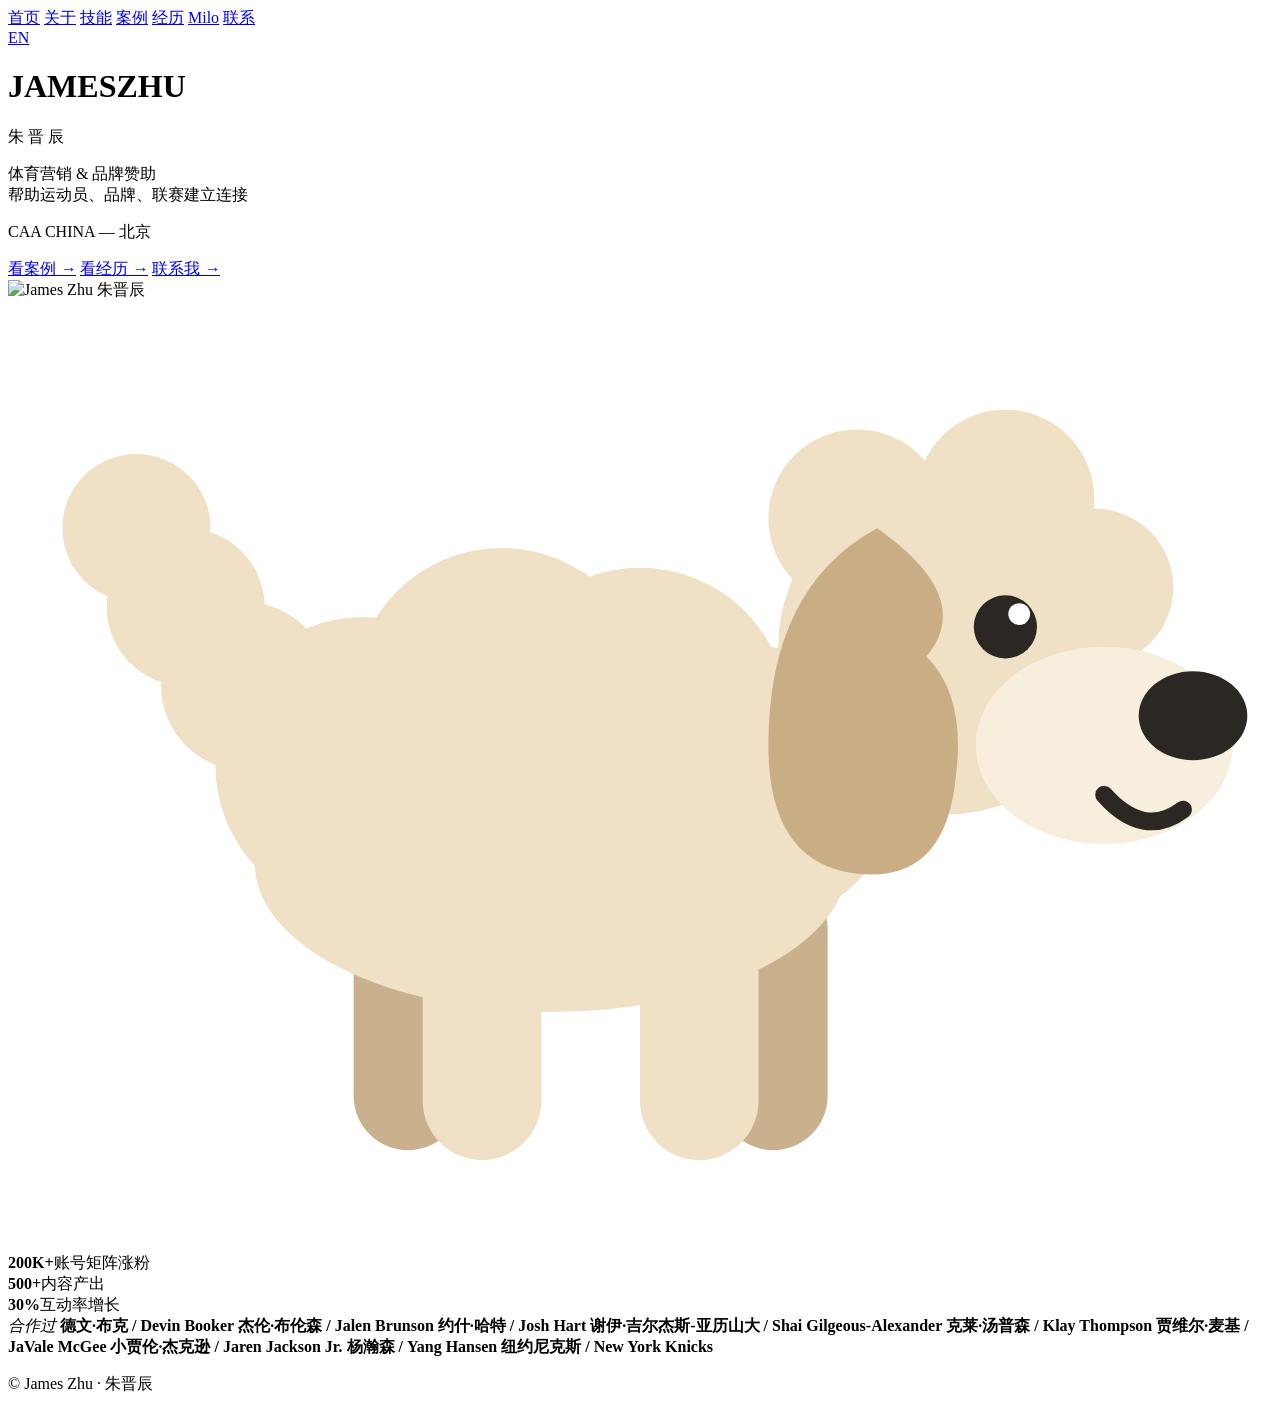
==== site/index.html @ c1fa9ac0 "Turn on Cloudflare Web Analytics Fills in the beacon token James created for jamesjz.com, so the plu" ====
<!DOCTYPE html>
<html lang="zh-CN">
<head>
<meta charset="UTF-8">
<meta name="viewport" content="width=device-width, initial-scale=1.0">
<title>James Zhu · 朱晋辰 — 体育经纪人</title>
<meta name="description" content="朱晋辰 (James Zhu) 的个人主页 —— 体育营销、赞助策略与运动员数字增长">
<link rel="canonical" href="https://jamesjz.com/">
<link rel="alternate" hreflang="zh-CN" href="https://jamesjz.com/">
<link rel="alternate" hreflang="en" href="https://jamesjz.com/en/">
<link rel="alternate" hreflang="x-default" href="https://jamesjz.com/en/">

<!-- Link previews. Without these a shared URL renders as a bare grey link on
     LinkedIn, WeChat and iMessage — the first impression this site makes is
     usually the card, not the page. -->
<meta property="og:type" content="website">
<meta property="og:site_name" content="James Zhu · 朱晋辰">
<meta property="og:locale" content="zh_CN">
<meta property="og:locale:alternate" content="en_US">
<meta property="og:url" content="https://jamesjz.com/">
<meta property="og:title" content="James Zhu · 朱晋辰 — 体育经纪人">
<meta property="og:description" content="朱晋辰 (James Zhu) 的个人主页 —— 体育营销、赞助策略与运动员数字增长">
<meta property="og:image" content="https://jamesjz.com/assets/share.jpg">
<meta property="og:image:width" content="1200">
<meta property="og:image:height" content="630">
<meta property="og:image:alt" content="James Zhu 朱晋辰 — 体育营销与品牌赞助">
<meta name="twitter:card" content="summary_large_image">
<meta name="twitter:title" content="James Zhu · 朱晋辰 — 体育经纪人">
<meta name="twitter:description" content="朱晋辰 (James Zhu) 的个人主页 —— 体育营销、赞助策略与运动员数字增长">
<meta name="twitter:image" content="https://jamesjz.com/assets/share.jpg">

<link rel="icon" href="favicon.ico" sizes="32x32">
<link rel="icon" href="assets/icon-32.png" type="image/png">
<link rel="apple-touch-icon" href="assets/apple-touch-icon.png">
<link rel="preload" href="assets/fonts/jost-latin.woff2" as="font" type="font/woff2" crossorigin>
<link rel="stylesheet" href="css/style.css?v=62e324ef">
</head>
<body>

<div class="topbar">
  <div class="topbar__inner">
    <nav>
      <a href="index.html" class="is-active">首页</a>
      <a href="about.html">关于</a>
      <a href="skills.html">技能</a>
      <a href="work.html">案例</a>
      <a href="experience.html">经历</a>
      <a href="milo.html">Milo</a>
      <a href="contact.html">联系</a>
    </nav>
    <a class="topbar__lang" href="en/index.html" hreflang="en" aria-label="Switch to English">EN</a>
  </div>
</div>

<main>

  <div class="wrap">
    <div class="hero">
      <div class="hero__text">
        <h1 class="reveal">JAMES<span>ZHU</span></h1>
        <p class="hero__cn reveal">朱 晋 辰</p>
        <p class="hero__role reveal">体育营销 &amp; 品牌赞助<br>帮助运动员、品牌、联赛建立连接</p>
        <p class="hero__meta reveal">CAA CHINA — 北京</p>
        <div class="hero__links reveal">
          <a href="work.html">看案例 <i>→</i></a>
          <a href="experience.html">看经历 <i>→</i></a>
          <a href="contact.html">联系我 <i>→</i></a>
        </div>
      </div>
      <div class="hero__photo reveal">
        <img src="assets/james-portrait.png" alt="James Zhu 朱晋辰" width="1180" height="1197">
      </div>

      <div class="pet" id="miloPet" data-say="汪!|带我出去|摸摸|饿了" title="Milo" role="img" aria-label="Milo">
        <span class="pet__say" aria-hidden="true"></span>
        <span class="pet__sprite"><svg viewBox="0 0 128 96" xmlns="http://www.w3.org/2000/svg" aria-hidden="true" focusable="false">
          <g fill="#C9B18E">
            <rect class="pet-leg-b" x="35" y="58" width="11" height="28" rx="5.5"/>
            <rect class="pet-leg-b" x="72" y="58" width="11" height="28" rx="5.5"/>
          </g>
          <g class="pet-tail" fill="#EFE0C6">
            <circle cx="13" cy="23" r="7.5"/><circle cx="18" cy="31" r="8"/>
            <circle cx="24" cy="39" r="8.5"/><circle cx="31" cy="46" r="9"/>
          </g>
          <g fill="#EFE0C6">
            <circle cx="36" cy="47" r="15"/><circle cx="50" cy="40" r="15"/>
            <circle cx="64" cy="42" r="15"/><circle cx="76" cy="49" r="14"/>
            <ellipse cx="55" cy="57" rx="30" ry="15"/>
          </g>
          <g fill="#EFE0C6">
            <rect class="pet-leg-a" x="42" y="59" width="12" height="28" rx="6"/>
            <rect class="pet-leg-a" x="64" y="59" width="12" height="28" rx="6"/>
          </g>
          <circle cx="95" cy="35" r="17" fill="#EFE0C6"/>
          <circle cx="86" cy="22" r="9" fill="#EFE0C6"/>
          <circle cx="101" cy="20" r="9" fill="#EFE0C6"/>
          <circle cx="110" cy="29" r="8" fill="#EFE0C6"/>
          <ellipse cx="111" cy="45" rx="13" ry="10" fill="#F7EEDD"/>
          <ellipse cx="120" cy="42" rx="5.5" ry="4.5" fill="#2B2723"/>
          <path d="M111 50 q4 4.5 8 1.5" stroke="#2B2723" stroke-width="1.8" fill="none" stroke-linecap="round"/>
          <circle cx="101" cy="33" r="3.2" fill="#2B2723"/>
          <circle cx="102.4" cy="31.7" r="1.1" fill="#fff"/>
          <path class="pet-ear" d="M88 23 q-11 6 -11 22 q0 12 9 13 q9 1 10 -10 q1 -8 -3 -12 q5 -6 -5 -13 z" fill="#C9AE85"/>
        </svg></span>
      </div>
    </div>
  </div>

<div class="strip reveal">
  <div class="strip__inner">
      <div class="stat"><b>200K+</b><span>账号矩阵涨粉</span></div>
      <div class="stat"><b>500+</b><span>内容产出</span></div>
      <div class="stat"><b>30%</b><span>互动率增长</span></div>
  </div>
</div>

  <div class="wrap">
    <div class="roster reveal">
    <em>合作过</em>
    <b>德文·布克 / Devin Booker</b>
    <b>杰伦·布伦森 / Jalen Brunson</b>
    <b>约什·哈特 / Josh Hart</b>
    <b>谢伊·吉尔杰斯-亚历山大 / Shai Gilgeous-Alexander</b>
    <b>克莱·汤普森 / Klay Thompson</b>
    <b>贾维尔·麦基 / JaVale McGee</b>
    <b>小贾伦·杰克逊 / Jaren Jackson Jr.</b>
    <b>杨瀚森 / Yang Hansen</b>
    <b>纽约尼克斯 / New York Knicks</b>
    </div>
  </div>

</main>

<footer class="footer">
  <p>&copy; <span id="year"></span> James Zhu · 朱晋辰</p>
</footer>

<script src="js/main.js?v=85c16a2b"></script>
<script src="js/pet.js?v=12459e44"></script>
<script defer src="https://static.cloudflareinsights.com/beacon.min.js" data-cf-beacon='{"token": "7a365c5d4c774a3fa937ffdee6c04279"}'></script>
</body>
</html>
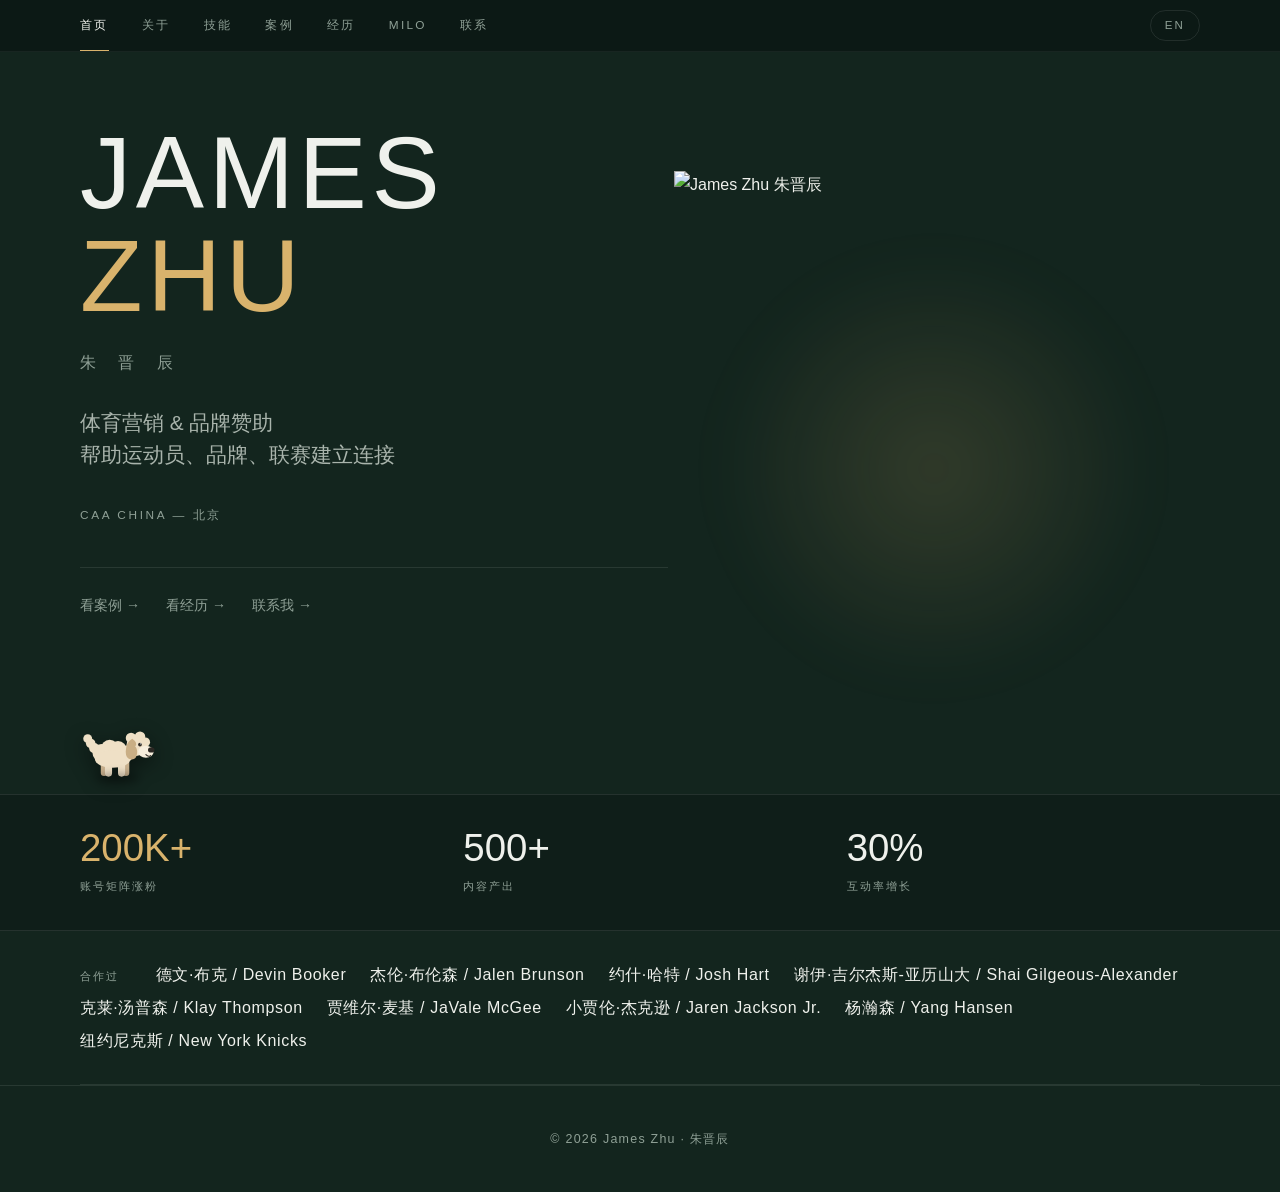
==== commit 2867915c: "Let the scroll animation actually happen The site already faded content in, but you could not see it" ====
--- a/site/index.html
+++ b/site/index.html
@@ -4,6 +4,12 @@
 <meta charset="UTF-8">
 <meta name="viewport" content="width=device-width, initial-scale=1.0">
 <title>James Zhu · 朱晋辰 — 体育经纪人</title>
+<script>
+(function (h) {
+  h.classList.add("js");
+  setTimeout(function () { if (!window.__reveal) h.classList.remove("js"); }, 2500);
+})(document.documentElement);
+</script>
 <meta name="description" content="朱晋辰 (James Zhu) 的个人主页 —— 体育营销、赞助策略与运动员数字增长">
 <link rel="canonical" href="https://jamesjz.com/">
 <link rel="alternate" hreflang="zh-CN" href="https://jamesjz.com/">
@@ -33,7 +39,7 @@
 <link rel="icon" href="assets/icon-32.png" type="image/png">
 <link rel="apple-touch-icon" href="assets/apple-touch-icon.png">
 <link rel="preload" href="assets/fonts/jost-latin.woff2" as="font" type="font/woff2" crossorigin>
-<link rel="stylesheet" href="css/style.css?v=62e324ef">
+<link rel="stylesheet" href="css/style.css?v=c1eee6b9">
 </head>
 <body>
 
@@ -135,7 +141,7 @@
   <p>&copy; <span id="year"></span> James Zhu · 朱晋辰</p>
 </footer>
 
-<script src="js/main.js?v=85c16a2b"></script>
+<script src="js/main.js?v=fc839b87"></script>
 <script src="js/pet.js?v=12459e44"></script>
 <script defer src="https://static.cloudflareinsights.com/beacon.min.js" data-cf-beacon='{"token": "7a365c5d4c774a3fa937ffdee6c04279"}'></script>
 </body>
--- a/site/css/style.css
+++ b/site/css/style.css
@@ -0,0 +1,792 @@
+/* James Zhu — portfolio
+   One theme: deep pine ground, warm gold accent, light-weight geometric type.
+   The portrait is pre-graded against --ground (see tools/portrait.py), so if
+   --ground changes the portrait has to be regenerated to match. */
+
+/* Jost is served from this repo rather than fonts.googleapis.com, which is
+   unreachable from mainland China — a render-blocking stylesheet on a host
+   that never answers leaves the page blank until the request times out, and
+   half the audience for this site is in Beijing. Both files are the variable
+   font, so one face per subset covers the 200-500 range the design uses.
+   SIL Open Font License 1.1; see assets/fonts/OFL.txt. */
+@font-face {
+  font-family: Jost;
+  font-style: normal;
+  font-weight: 200 500;
+  font-display: swap;
+  src: url("../assets/fonts/jost-latin.woff2") format("woff2");
+  unicode-range: U+0000-00FF, U+0131, U+0152-0153, U+02BB-02BC, U+02C6, U+02DA,
+    U+02DC, U+0304, U+0308, U+0329, U+2000-206F, U+20AC, U+2122, U+2191, U+2193,
+    U+2212, U+2215, U+FEFF, U+FFFD;
+}
+
+@font-face {
+  font-family: Jost;
+  font-style: normal;
+  font-weight: 200 500;
+  font-display: swap;
+  src: url("../assets/fonts/jost-latin-ext.woff2") format("woff2");
+  unicode-range: U+0100-02BA, U+02BD-02C5, U+02C7-02CC, U+02CE-02D7, U+02DD-02FF,
+    U+0304, U+0308, U+0329, U+1D00-1DBF, U+1E00-1E9F, U+1EF2-1EFF, U+2020,
+    U+20A0-20AB, U+20AD-20C0, U+2113, U+2C60-2C7F, U+A720-A7FF;
+}
+
+:root {
+  --ground: #13251E;
+  --ground-2: #0F1E19;
+  --bar: #0C1915;
+  --ink: #EFF1EC;
+  --dim: #8FA096;
+  --muted: #A9B4AC;
+  --accent: #D9B36C;
+  --accent-soft: rgba(217, 179, 108, 0.16);
+  --line: rgba(255, 255, 255, 0.09);
+  --maxw: 1240px;
+  --pad: clamp(24px, 5vw, 60px);
+  color-scheme: dark;
+}
+
+* { box-sizing: border-box; }
+
+body {
+  margin: 0;
+  min-height: 100vh;
+  display: flex;
+  flex-direction: column;
+  background: var(--ground);
+  color: var(--ink);
+  font-family: Jost, "PingFang SC", "Hiragino Sans GB", "Microsoft YaHei", sans-serif;
+  font-weight: 300;
+  line-height: 1.7;
+  -webkit-font-smoothing: antialiased;
+}
+
+main { flex: 1 0 auto; }
+
+a { color: inherit; text-decoration: none; }
+
+img { max-width: 100%; }
+
+.wrap {
+  max-width: var(--maxw);
+  margin: 0 auto;
+  padding: 0 var(--pad);
+}
+
+/* Nav ------------------------------------------------------------------ */
+.topbar {
+  background: var(--bar);
+  border-bottom: 1px solid rgba(255, 255, 255, 0.05);
+}
+
+.topbar__inner {
+  max-width: var(--maxw);
+  margin: 0 auto;
+  padding: 0 var(--pad);
+  display: flex;
+  align-items: center;
+  justify-content: space-between;
+  gap: 20px;
+}
+
+.topbar nav {
+  display: flex;
+  gap: clamp(18px, 2.6vw, 34px);
+  overflow-x: auto;
+  scrollbar-width: none;
+}
+
+.topbar nav::-webkit-scrollbar { display: none; }
+
+.topbar nav a {
+  display: block;
+  padding: 15px 0;
+  color: var(--dim);
+  font-size: 0.74rem;
+  letter-spacing: 0.19em;
+  text-transform: uppercase;
+  font-weight: 400;
+  white-space: nowrap;
+  flex: 0 0 auto;
+  border-bottom: 2px solid transparent;
+  margin-bottom: -1px;
+  transition: color 0.25s ease;
+}
+
+.topbar nav a:hover { color: var(--ink); }
+.topbar nav a.is-active { color: var(--ink); border-color: var(--accent); }
+
+.topbar__lang {
+  color: var(--dim);
+  font-size: 0.72rem;
+  letter-spacing: 0.18em;
+  text-transform: uppercase;
+  border: 1px solid var(--line);
+  border-radius: 999px;
+  padding: 5px 14px;
+  white-space: nowrap;
+  flex: 0 0 auto;
+  transition: color 0.25s ease, border-color 0.25s ease;
+}
+
+.topbar__lang:hover { color: var(--ink); border-color: var(--accent); }
+
+/* Hero (home) ---------------------------------------------------------- */
+.hero {
+  position: relative;      /* the desk pet walks along this box's floor */
+  display: grid;
+  grid-template-columns: 1.05fr 0.95fr;
+  align-items: center;
+  min-height: 600px;
+}
+
+.hero__text { padding: 70px 0 80px; }
+
+/* a clear strip along the bottom of the hero for the desk pet to walk on,
+   so he never stands on the entry links */
+.hero { padding-bottom: 96px; }
+
+.hero h1 {
+  margin: 0;
+  font-weight: 200;
+  font-size: clamp(3.4rem, 8vw, 6.6rem);
+  line-height: 1;
+  letter-spacing: 0.045em;
+}
+
+.hero h1 span { display: block; color: var(--accent); }
+
+.hero__cn {
+  margin: 22px 0 0;
+  font-size: 1.02rem;
+  letter-spacing: 0.55em;
+  color: var(--dim);
+}
+
+.hero__role {
+  margin: 30px 0 0;
+  font-size: clamp(1.1rem, 2.2vw, 1.3rem);
+  font-weight: 200;
+  line-height: 1.55;
+  color: var(--muted);
+}
+
+
+.hero__meta {
+  margin: 34px 0 0;
+  font-size: 0.74rem;
+  letter-spacing: 0.22em;
+  text-transform: uppercase;
+  color: var(--dim);
+}
+
+.hero__links {
+  margin-top: 42px;
+  padding-top: 26px;
+  border-top: 1px solid var(--line);
+  display: flex;
+  flex-wrap: wrap;
+  gap: 26px;
+}
+
+.hero__links a {
+  color: var(--dim);
+  font-size: 0.88rem;
+  transition: color 0.25s ease;
+}
+
+.hero__links a i { font-style: normal; display: inline-block; transition: transform 0.25s ease; }
+.hero__links a:hover { color: var(--ink); }
+.hero__links a:hover i { transform: translateX(4px); }
+
+.hero__photo {
+  position: relative;
+  align-self: end;
+  justify-self: center;
+  width: 100%;
+  max-width: 520px;
+}
+
+.hero__photo::before {
+  content: "";
+  position: absolute;
+  left: 50%;
+  top: 14%;
+  transform: translateX(-50%);
+  width: 86%;
+  aspect-ratio: 1;
+  border-radius: 50%;
+  background: radial-gradient(circle, var(--accent-soft), transparent 68%);
+  filter: blur(26px);
+}
+
+.hero__photo img { position: relative; display: block; width: 100%; height: auto; }
+
+/* Page header (sub-pages) ---------------------------------------------- */
+.page-head {
+  max-width: var(--maxw);
+  margin: 0 auto;
+  padding: clamp(56px, 9vw, 104px) var(--pad) 0;
+}
+
+.page-head h1 {
+  margin: 0;
+  font-weight: 200;
+  font-size: clamp(2.2rem, 5.4vw, 3.6rem);
+  letter-spacing: 0.04em;
+  line-height: 1.1;
+}
+
+.page-head p {
+  margin: 16px 0 0;
+  color: var(--dim);
+  font-size: 1.02rem;
+  max-width: 56ch;
+}
+
+.section {
+  max-width: var(--maxw);
+  margin: 0 auto;
+  padding: clamp(38px, 5vw, 56px) var(--pad) clamp(70px, 9vw, 110px);
+}
+
+/* Stat strip + roster -------------------------------------------------- */
+.strip {
+  border-top: 1px solid var(--line);
+  border-bottom: 1px solid var(--line);
+  background: var(--ground-2);
+}
+
+.strip__inner {
+  max-width: var(--maxw);
+  margin: 0 auto;
+  padding: 34px var(--pad);
+  display: grid;
+  grid-template-columns: repeat(auto-fit, minmax(200px, 1fr));
+  gap: 30px;
+}
+
+.stat b {
+  display: block;
+  font-size: clamp(1.9rem, 3.4vw, 2.4rem);
+  font-weight: 200;
+  line-height: 1;
+  font-variant-numeric: tabular-nums;
+}
+
+.stat:first-child b { color: var(--accent); }
+
+.stat span {
+  display: block;
+  margin-top: 9px;
+  font-size: 0.7rem;
+  letter-spacing: 0.18em;
+  text-transform: uppercase;
+  color: var(--dim);
+}
+
+.roster {
+  padding: 30px 0;
+  border-bottom: 1px solid var(--line);
+  display: flex;
+  flex-wrap: wrap;
+  gap: 6px 24px;
+  align-items: baseline;
+}
+
+.roster em {
+  font-style: normal;
+  font-size: 0.7rem;
+  letter-spacing: 0.2em;
+  text-transform: uppercase;
+  color: var(--dim);
+  margin-right: 12px;
+}
+
+.roster b { font-weight: 400; font-size: 1rem; letter-spacing: 0.04em; }
+
+/* About ---------------------------------------------------------------- */
+.about {
+  display: grid;
+  grid-template-columns: 1.35fr 1fr;
+  gap: clamp(36px, 5vw, 64px);
+}
+
+.about__text {
+  margin: 0;
+  font-size: 1.06rem;
+  color: var(--muted);
+}
+
+.about__facts {
+  list-style: none;
+  margin: 0;
+  padding: 0;
+  display: flex;
+  flex-direction: column;
+  gap: 16px;
+}
+
+.about__facts li {
+  display: flex;
+  justify-content: space-between;
+  gap: 20px;
+  padding-bottom: 14px;
+  border-bottom: 1px solid var(--line);
+}
+
+.about__facts span {
+  color: var(--dim);
+  font-size: 0.74rem;
+  letter-spacing: 0.16em;
+  text-transform: uppercase;
+  white-space: nowrap;
+  padding-top: 3px;
+}
+
+.about__facts strong { font-weight: 400; text-align: right; }
+
+/* Skills --------------------------------------------------------------- */
+.groups {
+  display: grid;
+  grid-template-columns: repeat(auto-fit, minmax(230px, 1fr));
+  gap: clamp(30px, 4vw, 48px);
+}
+
+.group h2 {
+  margin: 0 0 18px;
+  font-size: 0.74rem;
+  letter-spacing: 0.2em;
+  text-transform: uppercase;
+  font-weight: 400;
+  color: var(--accent);
+}
+
+.tags { display: flex; flex-wrap: wrap; gap: 9px; }
+
+.tag {
+  border: 1px solid var(--line);
+  border-radius: 999px;
+  padding: 7px 16px;
+  font-size: 0.88rem;
+  transition: border-color 0.25s ease, color 0.25s ease;
+}
+
+.tag:hover { border-color: var(--accent); }
+
+/* Work ----------------------------------------------------------------- */
+.cases { display: flex; flex-direction: column; }
+
+.case {
+  display: grid;
+  grid-template-columns: 1fr 1.6fr;
+  gap: clamp(24px, 4vw, 56px);
+  padding: clamp(28px, 4vw, 40px) 0;
+  border-bottom: 1px solid var(--line);
+}
+
+.case:first-child { border-top: 1px solid var(--line); }
+
+.case h2 {
+  margin: 0;
+  font-size: clamp(1.3rem, 2.4vw, 1.6rem);
+  font-weight: 300;
+  letter-spacing: 0.02em;
+}
+
+.case__who {
+  margin-top: 8px;
+  font-size: 0.72rem;
+  letter-spacing: 0.18em;
+  text-transform: uppercase;
+  color: var(--accent);
+}
+
+.case p { margin: 0; color: var(--muted); font-size: 1rem; }
+
+.case__num {
+  margin-top: 16px;
+  display: flex;
+  flex-wrap: wrap;
+  gap: 28px;
+}
+
+.case__num div b {
+  display: block;
+  font-size: 1.5rem;
+  font-weight: 200;
+  line-height: 1.1;
+  color: var(--accent);
+  font-variant-numeric: tabular-nums;
+}
+
+.case__num div span {
+  font-size: 0.7rem;
+  letter-spacing: 0.16em;
+  text-transform: uppercase;
+  color: var(--dim);
+}
+
+/* Experience ----------------------------------------------------------- */
+.timeline { display: flex; flex-direction: column; }
+
+.job {
+  display: grid;
+  grid-template-columns: 200px 1fr;
+  gap: clamp(20px, 3vw, 36px);
+  padding: 28px 0;
+  border-bottom: 1px solid var(--line);
+}
+
+.job:first-child { border-top: 1px solid var(--line); }
+
+.job__side { padding-top: 8px; }
+
+.job time {
+  display: block;
+  font-size: 0.78rem;
+  letter-spacing: 0.14em;
+  color: var(--dim);
+  font-variant-numeric: tabular-nums;
+}
+
+/* Company marks keep their own colours: flattening them to one silhouette
+   turned the Sparks crest — a filled disc — into a featureless white dot, and
+   a stacked wordmark into a smudge. They are held slightly back at rest so the
+   rail stays quiet, and come forward on hover. Backgrounds are matted out by
+   tools/logos.py; a dark mark is inverted there rather than in CSS, so this
+   rule stays the same for every logo. */
+.job__logo {
+  display: block;
+  width: auto;
+  height: auto;
+  max-height: 38px;
+  max-width: 140px;
+  object-fit: contain;
+  object-position: left center;
+  margin-bottom: 14px;
+  opacity: 0.82;
+  transition: opacity 0.28s ease;
+}
+
+.job:hover .job__logo { opacity: 1; }
+
+.job h2 { margin: 0; font-size: 1.34rem; font-weight: 300; letter-spacing: 0.02em; }
+
+.job__org {
+  margin-top: 3px;
+  font-size: 0.74rem;
+  letter-spacing: 0.17em;
+  text-transform: uppercase;
+  color: var(--accent);
+}
+
+.job p { margin: 12px 0 0; color: var(--muted); font-size: 0.98rem; max-width: 66ch; }
+
+.honors { margin-top: clamp(44px, 6vw, 68px); }
+
+.honors h2 {
+  margin: 0 0 18px;
+  font-size: 0.74rem;
+  letter-spacing: 0.2em;
+  text-transform: uppercase;
+  font-weight: 400;
+  color: var(--accent);
+}
+
+.honors ul { list-style: none; margin: 0; padding: 0; display: flex; flex-direction: column; gap: 10px; }
+
+.honors li { position: relative; padding-left: 20px; color: var(--muted); font-size: 0.97rem; }
+
+.honors li::before {
+  content: "";
+  position: absolute;
+  left: 0;
+  top: 12px;
+  width: 5px;
+  height: 5px;
+  border-radius: 50%;
+  background: var(--accent);
+}
+
+/* Desk pet (home page) -------------------------------------------------- */
+.pet {
+  position: absolute;
+  left: 0;
+  bottom: 12px;
+  z-index: 40;
+  width: 76px;
+  height: 57px;
+  cursor: pointer;
+  will-change: transform;
+  -webkit-tap-highlight-color: transparent;
+}
+
+.pet__sprite {
+  display: block;
+  width: 100%;
+  height: 100%;
+  transition: transform 0.2s ease;
+}
+
+.pet__sprite svg {
+  display: block;
+  width: 100%;
+  height: 100%;
+  filter: drop-shadow(0 6px 10px rgba(0, 0, 0, 0.45));
+}
+
+/* the ground shadow keeps him standing on the page rather than floating */
+.pet::after {
+  content: "";
+  position: absolute;
+  left: 50%;
+  bottom: 1px;
+  transform: translateX(-50%);
+  width: 44px;
+  height: 7px;
+  border-radius: 50%;
+  background: rgba(0, 0, 0, 0.38);
+  filter: blur(4px);
+}
+
+/* Legs, tail and ear only move while he is actually going somewhere. */
+.pet-leg-a, .pet-leg-b, .pet-tail, .pet-ear { transform-box: fill-box; }
+.pet-leg-a, .pet-leg-b { transform-origin: 50% 6%; }
+.pet-tail { transform-origin: 88% 92%; }
+.pet-ear { transform-origin: 55% 8%; }
+
+.pet.is-walking .pet-leg-a { animation: pet-step-a 0.52s ease-in-out infinite; }
+.pet.is-walking .pet-leg-b { animation: pet-step-b 0.52s ease-in-out infinite; }
+.pet.is-walking .pet-ear { animation: pet-flop 0.52s ease-in-out infinite; }
+.pet-tail { animation: pet-wag 0.75s ease-in-out infinite; }
+.pet.is-walking .pet-tail { animation-duration: 0.42s; }
+
+@keyframes pet-step-a { 0%, 100% { transform: rotate(14deg); } 50% { transform: rotate(-14deg); } }
+@keyframes pet-step-b { 0%, 100% { transform: rotate(-14deg); } 50% { transform: rotate(14deg); } }
+@keyframes pet-wag { 0%, 100% { transform: rotate(-16deg); } 50% { transform: rotate(16deg); } }
+@keyframes pet-flop { 0%, 100% { transform: rotate(-6deg); } 50% { transform: rotate(7deg); } }
+
+.pet__say {
+  position: absolute;
+  bottom: 62px;
+  left: 50%;
+  transform: translate(-50%, 6px);
+  padding: 5px 12px;
+  border-radius: 999px;
+  background: var(--accent);
+  color: #16281F;
+  font-size: 0.76rem;
+  letter-spacing: 0.06em;
+  white-space: nowrap;
+  opacity: 0;
+  pointer-events: none;
+  transition: opacity 0.22s ease, transform 0.22s ease;
+}
+
+.pet__say.is-on { opacity: 1; transform: translate(-50%, 0); }
+
+/* Reduce motion: Milo stays on the page, he just holds still. js/pet.js stops
+   walking him to match, so nothing here is left animating a stationary dog. */
+@media (prefers-reduced-motion: reduce) {
+  .pet-leg-a, .pet-leg-b, .pet-tail, .pet-ear { animation: none; }
+  .pet__sprite { transition: none; }
+  .pet__say { transition: opacity 0.22s ease; transform: translate(-50%, 0); }
+}
+
+/* Resume note (contact) ------------------------------------------------ */
+.contact__note {
+  margin-top: 34px;
+  color: var(--dim);
+  font-size: 0.96rem;
+}
+
+/* 404 ------------------------------------------------------------------ */
+/* Scoped under .page-head: these are <p> elements inside it, and the bare
+   class (0,1,0) loses to `.page-head p` (0,1,1) on size, colour and margin. */
+.page-head .notfound__code {
+  margin: 0 0 12px;
+  font-size: clamp(3.4rem, 9vw, 6rem);
+  font-weight: 200;
+  line-height: 1;
+  color: var(--accent);
+  letter-spacing: 0.04em;
+}
+
+.page-head .notfound__en { margin-top: 10px; color: var(--dim); font-size: 0.94rem; }
+
+.page-head .notfound__back { margin-top: 34px; display: flex; flex-wrap: wrap; gap: 26px; }
+
+.notfound__back a { color: var(--muted); transition: color 0.25s ease; }
+.notfound__back a:hover { color: var(--ink); }
+.notfound__back i { font-style: normal; display: inline-block; transition: transform 0.25s ease; }
+.notfound__back a:hover i { transform: translateX(4px); }
+
+/* Milo ----------------------------------------------------------------- */
+.milo__intro {
+  margin: 0 0 clamp(34px, 5vw, 52px);
+  max-width: 62ch;
+  font-size: 1.06rem;
+  color: var(--muted);
+}
+
+/* Editorial grid: the first shot runs 2x2 as the feature, the rest fill in
+   beside it. A "wide" shot spans two columns to close the gap left when the
+   remaining count would otherwise strand an empty cell. */
+.shots {
+  display: grid;
+  grid-template-columns: repeat(4, 1fr);
+  gap: clamp(16px, 2.2vw, 26px);
+  /* size each figure to its own content; only the feature is stretched to fill
+     its two rows, otherwise every image gets a definite height, overriding
+     aspect-ratio and cropping the subject out of frame */
+  align-items: start;
+}
+
+.shot { margin: 0; display: grid; grid-template-rows: 1fr auto; }
+
+.shot img {
+  display: block;
+  width: 100%;
+  height: auto;            /* the tag carries height="800"; without this the
+                              attribute wins and cover crops the subject out */
+  aspect-ratio: 3 / 4;
+  object-fit: cover;
+  border-radius: 3px;
+  filter: saturate(0.92) brightness(0.96);
+  transition: filter 0.35s ease, transform 0.35s ease;
+}
+
+.shot--feature { grid-column: span 2; grid-row: span 2; align-self: stretch; }
+.shot--feature img { aspect-ratio: auto; height: 100%; }
+
+.shot--wide { grid-column: span 2; }
+.shot--wide img { aspect-ratio: 3 / 2; }
+
+.shot:hover img { filter: none; transform: translateY(-4px); }
+
+.shot figcaption {
+  margin-top: 14px;
+  font-size: 0.9rem;
+  color: var(--dim);
+}
+
+.shot figcaption b {
+  display: block;
+  font-weight: 400;
+  font-size: 0.74rem;
+  letter-spacing: 0.18em;
+  text-transform: uppercase;
+  color: var(--accent);
+  margin-bottom: 5px;
+}
+
+/* Contact -------------------------------------------------------------- */
+.contact { display: flex; flex-direction: column; align-items: flex-start; gap: 22px; }
+
+.contact__email {
+  font-size: clamp(1.4rem, 4vw, 2.2rem);
+  font-weight: 200;
+  letter-spacing: 0.01em;
+  color: var(--accent);
+  border-bottom: 1px solid transparent;
+  transition: border-color 0.25s ease;
+}
+
+.contact__email:hover { border-color: var(--accent); }
+
+.contact__links { display: flex; gap: 26px; }
+
+.contact__links a {
+  color: var(--dim);
+  font-size: 0.78rem;
+  letter-spacing: 0.18em;
+  text-transform: uppercase;
+  border-bottom: 1px solid transparent;
+  transition: color 0.25s ease, border-color 0.25s ease;
+}
+
+.contact__links a:hover { color: var(--ink); border-color: var(--accent); }
+
+/* Next-page link ------------------------------------------------------- */
+.next {
+  margin-top: clamp(48px, 7vw, 76px);
+  padding-top: 28px;
+  border-top: 1px solid var(--line);
+}
+
+.next a {
+  font-size: 0.78rem;
+  letter-spacing: 0.18em;
+  text-transform: uppercase;
+  color: var(--dim);
+  transition: color 0.25s ease;
+}
+
+.next a i { font-style: normal; display: inline-block; transition: transform 0.25s ease; }
+.next a:hover { color: var(--accent); }
+.next a:hover i { transform: translateX(5px); }
+
+/* Footer --------------------------------------------------------------- */
+.footer {
+  border-top: 1px solid var(--line);
+  padding: 30px var(--pad);
+  text-align: center;
+  color: var(--dim);
+  font-size: 0.78rem;
+  letter-spacing: 0.1em;
+}
+
+/* Reveal --------------------------------------------------------------- */
+/* Hidden only under .js, set by an inline script in the head: with scripts off
+   nothing would ever add is-visible, and the page would be blank text. */
+.js .reveal {
+  opacity: 0;
+  transform: translateY(28px);
+  /* A long, decelerating curve reads as designed; the browser default reads
+     as a default. js/main.js staggers neighbours via transition-delay. */
+  transition: opacity 0.7s cubic-bezier(0.16, 1, 0.3, 1),
+              transform 0.7s cubic-bezier(0.16, 1, 0.3, 1);
+}
+
+.js .reveal.is-visible { opacity: 1; transform: none; }
+
+:focus-visible { outline: 2px solid var(--accent); outline-offset: 3px; }
+
+@media (prefers-reduced-motion: reduce) {
+  .js .reveal { opacity: 1; transform: none; transition: none; }
+  * { scroll-behavior: auto; }
+}
+
+/* Responsive ----------------------------------------------------------- */
+@media (max-width: 900px) {
+  .hero { grid-template-columns: 1fr; min-height: 0; text-align: center; }
+  .hero__photo { order: -1; max-width: 320px; margin-top: 26px; }
+  .hero__text { padding: 26px 0 60px; order: 1; }
+
+  /* Milo walks under the portrait instead of at the foot of the hero. Stacked
+     on a phone the hero runs taller than the screen, so the bottom strip put
+     him a third of a screen below the fold — a desk pet nobody scrolls to is
+     no desk pet. As a grid item between the photo and the text he lands on
+     the first screen, and the reserved floor strip is no longer needed. */
+  .hero { padding-bottom: 0; }
+  .pet {
+    position: relative;
+    left: auto;
+    bottom: auto;
+    order: 0;
+    justify-self: start;
+    margin: 8px 0 0;
+  }
+  .hero__links { justify-content: center; }
+  .hero__role { margin-left: auto; margin-right: auto; }
+  .strip__inner { grid-template-columns: repeat(2, 1fr); gap: 26px; }
+  .about { grid-template-columns: 1fr; }
+  .about__facts strong { text-align: left; }
+  .case, .job { grid-template-columns: 1fr; gap: 6px; }
+  .shots { grid-template-columns: repeat(2, 1fr); }
+  .shot--feature { grid-column: span 2; grid-row: auto; }
+  .shot--feature img { aspect-ratio: 4 / 3; height: auto; }
+  .job time { padding-top: 0; }
+  .case__who { margin-bottom: 10px; }
+}
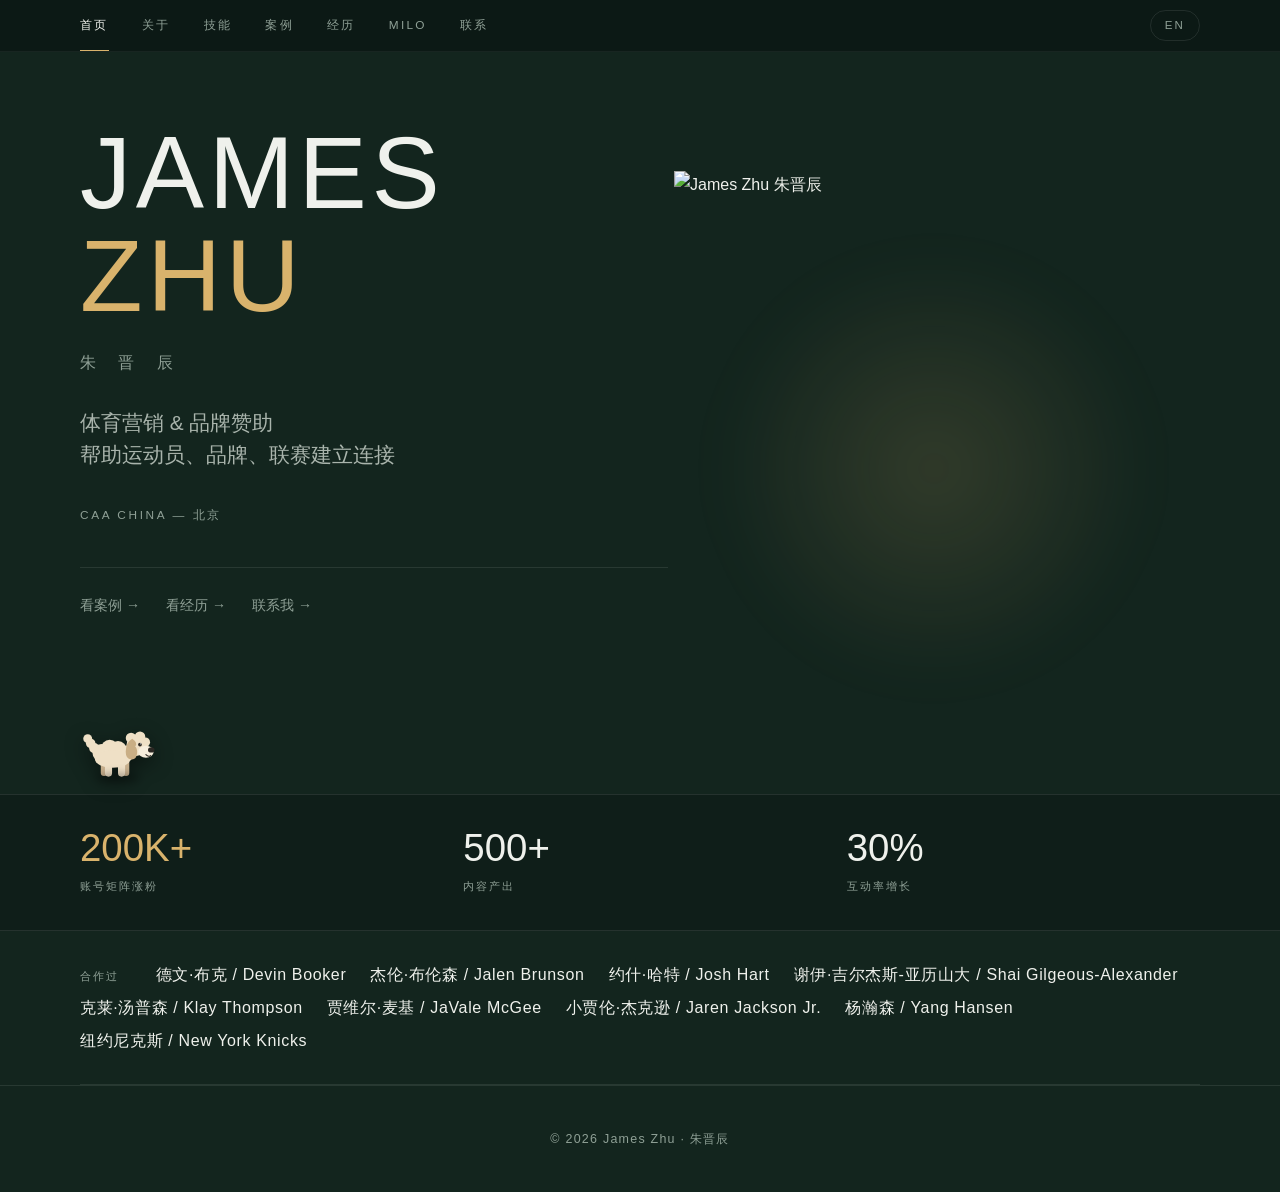
==== commit e260afac: "Roll the home page stat numbers up like an odometer Each digit spins from 0 up through one full pass" ====
--- a/site/index.html
+++ b/site/index.html
@@ -39,7 +39,7 @@
 <link rel="icon" href="assets/icon-32.png" type="image/png">
 <link rel="apple-touch-icon" href="assets/apple-touch-icon.png">
 <link rel="preload" href="assets/fonts/jost-latin.woff2" as="font" type="font/woff2" crossorigin>
-<link rel="stylesheet" href="css/style.css?v=c1eee6b9">
+<link rel="stylesheet" href="css/style.css?v=113d32ee">
 </head>
 <body>
 
@@ -143,6 +143,7 @@
 
 <script src="js/main.js?v=fc839b87"></script>
 <script src="js/pet.js?v=12459e44"></script>
+<script src="js/stats.js?v=37cc9b53"></script>
 <script defer src="https://static.cloudflareinsights.com/beacon.min.js" data-cf-beacon='{"token": "7a365c5d4c774a3fa937ffdee6c04279"}'></script>
 </body>
 </html>
--- a/site/css/style.css
+++ b/site/css/style.css
@@ -276,13 +276,45 @@
 
 .stat:first-child b { color: var(--accent); }
 
-.stat span {
+/* Direct child only: this is the caption under the number, and a plain
+   `.stat span` would also catch the reel spans js/stats.js builds inside <b>
+   and lay them out as 0.7rem blocks. */
+.stat > span {
   display: block;
   margin-top: 9px;
   font-size: 0.7rem;
   letter-spacing: 0.18em;
   text-transform: uppercase;
   color: var(--dim);
+}
+
+/* Odometer reels, built and torn down by js/stats.js. They exist only while a
+   number is rolling, so nothing here applies to the page at rest. */
+.num__d {
+  display: inline-block;
+  overflow: hidden;
+  vertical-align: bottom;
+}
+
+.num__col { display: block; }
+
+.num__col i {
+  display: block;
+  font-style: normal;
+  line-height: 1;
+}
+
+/* Reachable by a screen reader, invisible on screen. */
+.sr-only {
+  position: absolute;
+  width: 1px;
+  height: 1px;
+  padding: 0;
+  margin: -1px;
+  overflow: hidden;
+  clip: rect(0, 0, 0, 0);
+  white-space: nowrap;
+  border: 0;
 }
 
 .roster {
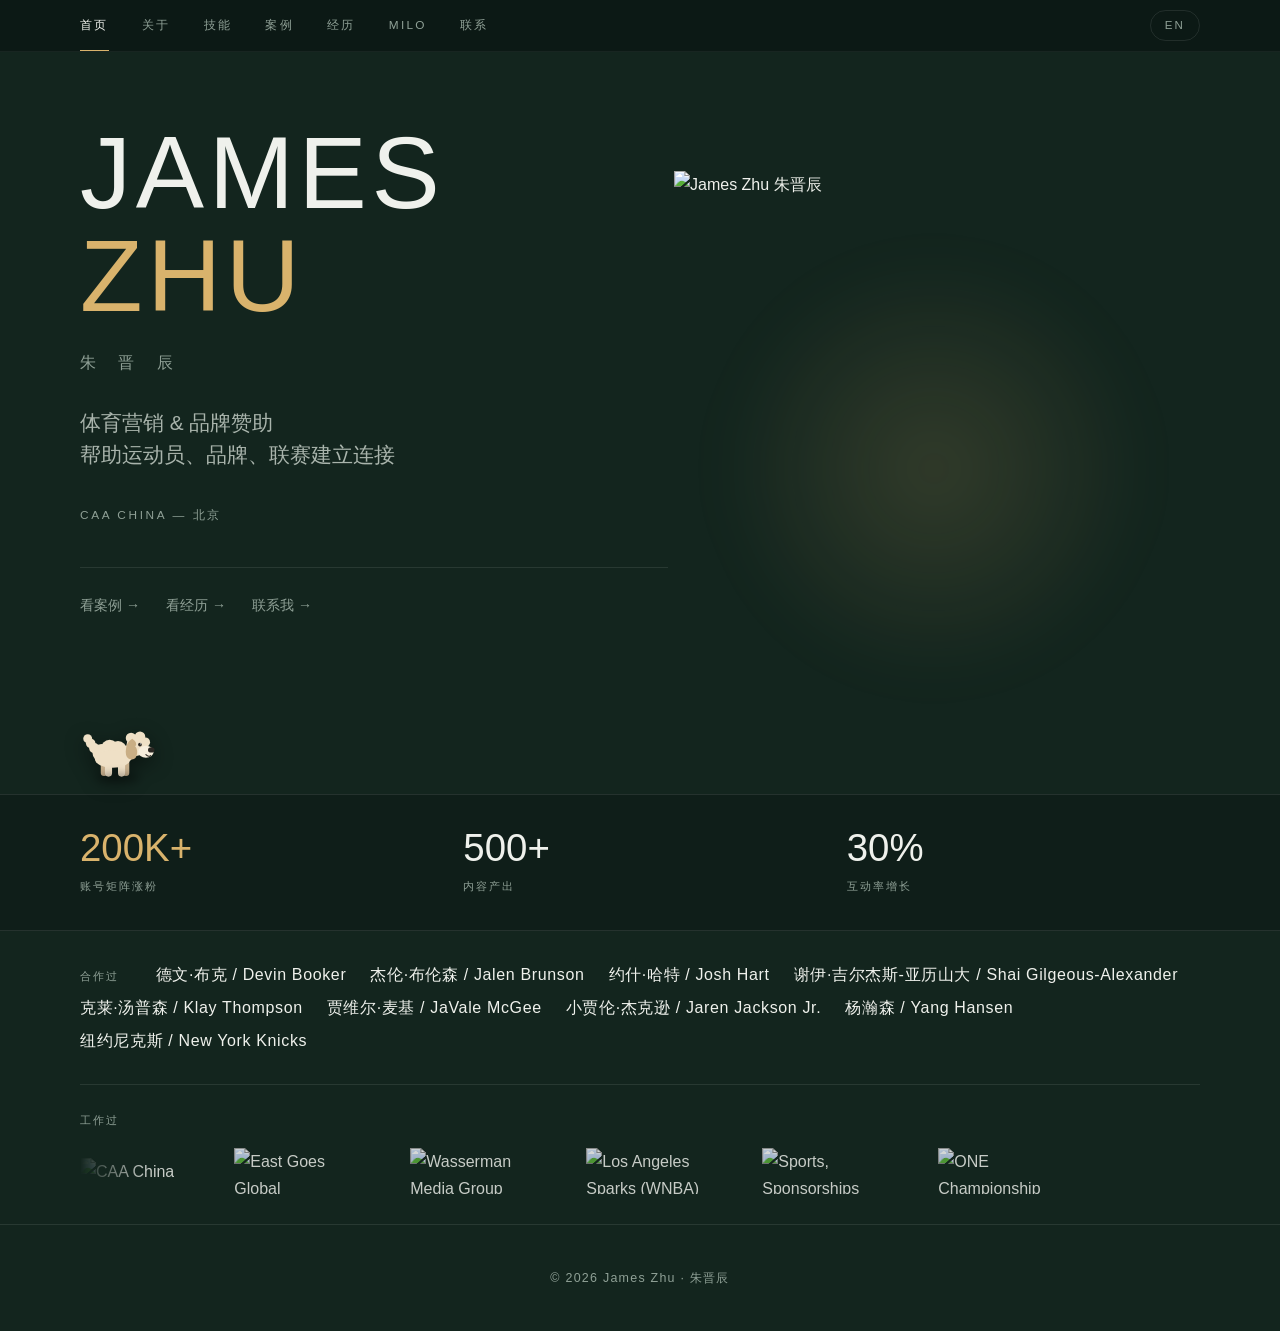
==== commit 8130acf8: "Scroll a band of company marks across the home page Taken from the client-logo strip on michaelpumo." ====
--- a/site/index.html
+++ b/site/index.html
@@ -39,7 +39,7 @@
 <link rel="icon" href="assets/icon-32.png" type="image/png">
 <link rel="apple-touch-icon" href="assets/apple-touch-icon.png">
 <link rel="preload" href="assets/fonts/jost-latin.woff2" as="font" type="font/woff2" crossorigin>
-<link rel="stylesheet" href="css/style.css?v=113d32ee">
+<link rel="stylesheet" href="css/style.css?v=07e40e41">
 </head>
 <body>
 
@@ -135,6 +135,24 @@
     </div>
   </div>
 
+  <div class="wrap">
+    <div class="marquee reveal" data-marquee>
+      <em>工作过</em>
+      <div class="marquee__viewport">
+        <div class="marquee__track">
+          <div class="marquee__group">
+        <img class="marquee__logo" src="assets/logos/caa.png" alt="CAA China" loading="lazy">
+        <img class="marquee__logo" src="assets/logos/east-goes-global.png" alt="East Goes Global" loading="lazy">
+        <img class="marquee__logo" src="assets/logos/wasserman.png" alt="Wasserman Media Group" loading="lazy">
+        <img class="marquee__logo" src="assets/logos/la-sparks.png" alt="Los Angeles Sparks (WNBA)" loading="lazy">
+        <img class="marquee__logo" src="assets/logos/ssec.png" alt="Sports, Sponsorships and Events Consulting" loading="lazy">
+        <img class="marquee__logo" src="assets/logos/one-championship.png" alt="ONE Championship" loading="lazy">
+          </div>
+        </div>
+      </div>
+    </div>
+  </div>
+
 </main>
 
 <footer class="footer">
@@ -144,6 +162,7 @@
 <script src="js/main.js?v=fc839b87"></script>
 <script src="js/pet.js?v=12459e44"></script>
 <script src="js/stats.js?v=37cc9b53"></script>
+<script src="js/marquee.js?v=4f38c519"></script>
 <script defer src="https://static.cloudflareinsights.com/beacon.min.js" data-cf-beacon='{"token": "7a365c5d4c774a3fa937ffdee6c04279"}'></script>
 </body>
 </html>
--- a/site/css/style.css
+++ b/site/css/style.css
@@ -337,6 +337,66 @@
 
 .roster b { font-weight: 400; font-size: 1rem; letter-spacing: 0.04em; }
 
+/* Logo marquee --------------------------------------------------------- */
+.marquee { padding: 26px 0 30px; }
+
+/* The mask belongs on the moving strip, not on the whole band: applied higher
+   up it also fades the label, which sits right where the left edge fades out. */
+.marquee__viewport {
+  overflow: hidden;
+  /* Fade the marks out at both edges instead of chopping them mid-letter.
+     Safari needs the prefixed property; without either the logos hard-cut,
+     which is plainer but not broken. */
+  -webkit-mask-image: linear-gradient(to right, transparent, #000 6%, #000 94%, transparent);
+  mask-image: linear-gradient(to right, transparent, #000 6%, #000 94%, transparent);
+}
+
+/* Direct child: `.marquee em` would also catch anything inside a mark. */
+.marquee > em {
+  display: block;
+  font-style: normal;
+  font-size: 0.7rem;
+  letter-spacing: 0.2em;
+  text-transform: uppercase;
+  color: var(--dim);
+  margin-bottom: 18px;
+}
+
+.marquee__track {
+  display: flex;
+  gap: 60px;
+  width: max-content;
+}
+
+/* Runs only once js/marquee.js has cloned enough copies to loop; until then
+   the single row simply sits there. */
+.marquee.is-rolling .marquee__track {
+  animation: marquee-roll linear infinite;
+}
+
+.marquee:hover .marquee__track { animation-play-state: paused; }
+
+.marquee__group {
+  display: flex;
+  align-items: center;
+  gap: 60px;
+  flex: 0 0 auto;      /* never squeezed: a shrunk group mismeasures the loop */
+}
+
+/* Capped on both axes, and tighter on width than the timeline uses: in a row
+   the marks are compared directly, so a wide wordmark left to run to 150px
+   dwarfs a round crest that can only ever be as wide as it is tall. */
+.marquee__logo {
+  max-height: 46px;
+  max-width: 116px;
+  width: auto;
+  opacity: 0.82;
+}
+
+@keyframes marquee-roll {
+  to { transform: translateX(calc(var(--marquee-span) * -1)); }
+}
+
 /* About ---------------------------------------------------------------- */
 .about {
   display: grid;
@@ -787,6 +847,7 @@
 
 @media (prefers-reduced-motion: reduce) {
   .js .reveal { opacity: 1; transform: none; transition: none; }
+  .marquee.is-rolling .marquee__track { animation: none; }
   * { scroll-behavior: auto; }
 }
 
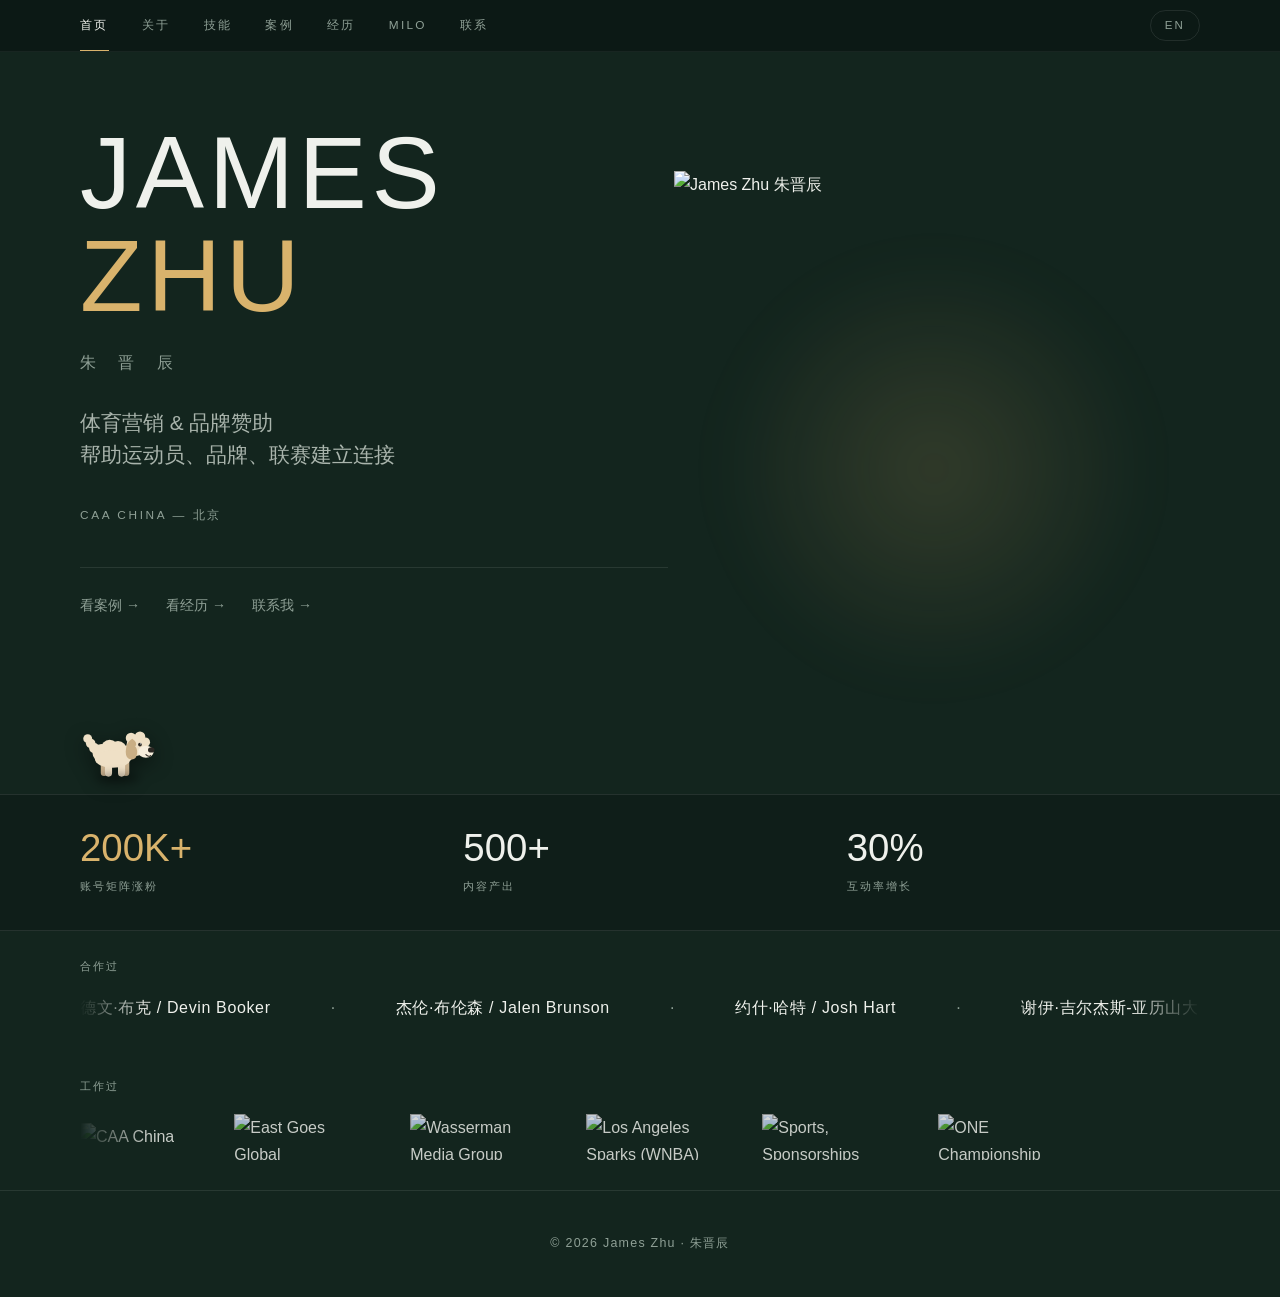
==== commit a2743f27: "Drift the athlete list against the company marks The roster becomes a second band running the other " ====
--- a/site/index.html
+++ b/site/index.html
@@ -39,7 +39,7 @@
 <link rel="icon" href="assets/icon-32.png" type="image/png">
 <link rel="apple-touch-icon" href="assets/apple-touch-icon.png">
 <link rel="preload" href="assets/fonts/jost-latin.woff2" as="font" type="font/woff2" crossorigin>
-<link rel="stylesheet" href="css/style.css?v=07e40e41">
+<link rel="stylesheet" href="css/style.css?v=94c46fec">
 </head>
 <body>
 
@@ -121,17 +121,23 @@
 </div>
 
   <div class="wrap">
-    <div class="roster reveal">
-    <em>合作过</em>
-    <b>德文·布克 / Devin Booker</b>
-    <b>杰伦·布伦森 / Jalen Brunson</b>
-    <b>约什·哈特 / Josh Hart</b>
-    <b>谢伊·吉尔杰斯-亚历山大 / Shai Gilgeous-Alexander</b>
-    <b>克莱·汤普森 / Klay Thompson</b>
-    <b>贾维尔·麦基 / JaVale McGee</b>
-    <b>小贾伦·杰克逊 / Jaren Jackson Jr.</b>
-    <b>杨瀚森 / Yang Hansen</b>
-    <b>纽约尼克斯 / New York Knicks</b>
+    <div class="marquee reveal" data-marquee="reverse">
+      <em>合作过</em>
+      <div class="marquee__viewport">
+        <div class="marquee__track">
+          <div class="marquee__group">
+            <span class="marquee__name">德文·布克 / Devin Booker</span>
+            <span class="marquee__name">杰伦·布伦森 / Jalen Brunson</span>
+            <span class="marquee__name">约什·哈特 / Josh Hart</span>
+            <span class="marquee__name">谢伊·吉尔杰斯-亚历山大 / Shai Gilgeous-Alexander</span>
+            <span class="marquee__name">克莱·汤普森 / Klay Thompson</span>
+            <span class="marquee__name">贾维尔·麦基 / JaVale McGee</span>
+            <span class="marquee__name">小贾伦·杰克逊 / Jaren Jackson Jr.</span>
+            <span class="marquee__name">杨瀚森 / Yang Hansen</span>
+            <span class="marquee__name">纽约尼克斯 / New York Knicks</span>
+          </div>
+        </div>
+      </div>
     </div>
   </div>
 
@@ -141,12 +147,12 @@
       <div class="marquee__viewport">
         <div class="marquee__track">
           <div class="marquee__group">
-        <img class="marquee__logo" src="assets/logos/caa.png" alt="CAA China" loading="lazy">
-        <img class="marquee__logo" src="assets/logos/east-goes-global.png" alt="East Goes Global" loading="lazy">
-        <img class="marquee__logo" src="assets/logos/wasserman.png" alt="Wasserman Media Group" loading="lazy">
-        <img class="marquee__logo" src="assets/logos/la-sparks.png" alt="Los Angeles Sparks (WNBA)" loading="lazy">
-        <img class="marquee__logo" src="assets/logos/ssec.png" alt="Sports, Sponsorships and Events Consulting" loading="lazy">
-        <img class="marquee__logo" src="assets/logos/one-championship.png" alt="ONE Championship" loading="lazy">
+            <img class="marquee__logo" src="assets/logos/caa.png" alt="CAA China" loading="lazy">
+            <img class="marquee__logo" src="assets/logos/east-goes-global.png" alt="East Goes Global" loading="lazy">
+            <img class="marquee__logo" src="assets/logos/wasserman.png" alt="Wasserman Media Group" loading="lazy">
+            <img class="marquee__logo" src="assets/logos/la-sparks.png" alt="Los Angeles Sparks (WNBA)" loading="lazy">
+            <img class="marquee__logo" src="assets/logos/ssec.png" alt="Sports, Sponsorships and Events Consulting" loading="lazy">
+            <img class="marquee__logo" src="assets/logos/one-championship.png" alt="ONE Championship" loading="lazy">
           </div>
         </div>
       </div>
@@ -162,7 +168,7 @@
 <script src="js/main.js?v=fc839b87"></script>
 <script src="js/pet.js?v=12459e44"></script>
 <script src="js/stats.js?v=37cc9b53"></script>
-<script src="js/marquee.js?v=4f38c519"></script>
+<script src="js/marquee.js?v=e56f714d"></script>
 <script defer src="https://static.cloudflareinsights.com/beacon.min.js" data-cf-beacon='{"token": "7a365c5d4c774a3fa937ffdee6c04279"}'></script>
 </body>
 </html>
--- a/site/css/style.css
+++ b/site/css/style.css
@@ -250,7 +250,7 @@
   padding: clamp(38px, 5vw, 56px) var(--pad) clamp(70px, 9vw, 110px);
 }
 
-/* Stat strip + roster -------------------------------------------------- */
+/* Stat strip -------------------------------------------------- */
 .strip {
   border-top: 1px solid var(--line);
   border-bottom: 1px solid var(--line);
@@ -317,70 +317,89 @@
   border: 0;
 }
 
-.roster {
-  padding: 30px 0;
-  border-bottom: 1px solid var(--line);
-  display: flex;
-  flex-wrap: wrap;
-  gap: 6px 24px;
-  align-items: baseline;
-}
-
-.roster em {
+/* Logo marquee --------------------------------------------------------- */
+.marquee { padding: 26px 0 30px; }
+
+/* The mask belongs on the moving strip, not on the whole band: applied higher
+   up it also fades the label, which sits right where the left edge fades out. */
+.marquee__viewport { overflow: hidden; }
+
+/* Fade the row out at both edges instead of chopping it mid-letter — but only
+   while it is rolling. On the static wrapped row nothing runs off the edge, and
+   the fade would just dim the first character of every line. Safari needs the
+   prefixed property; without either the row hard-cuts, which is plainer but
+   not broken. */
+.marquee.is-rolling .marquee__viewport {
+  -webkit-mask-image: linear-gradient(to right, transparent, #000 6%, #000 94%, transparent);
+  mask-image: linear-gradient(to right, transparent, #000 6%, #000 94%, transparent);
+}
+
+/* Direct child: `.marquee em` would also catch anything inside a mark. */
+.marquee > em {
+  display: block;
   font-style: normal;
   font-size: 0.7rem;
   letter-spacing: 0.2em;
   text-transform: uppercase;
   color: var(--dim);
-  margin-right: 12px;
-}
-
-.roster b { font-weight: 400; font-size: 1rem; letter-spacing: 0.04em; }
-
-/* Logo marquee --------------------------------------------------------- */
-.marquee { padding: 26px 0 30px; }
-
-/* The mask belongs on the moving strip, not on the whole band: applied higher
-   up it also fades the label, which sits right where the left edge fades out. */
-.marquee__viewport {
-  overflow: hidden;
-  /* Fade the marks out at both edges instead of chopping them mid-letter.
-     Safari needs the prefixed property; without either the logos hard-cut,
-     which is plainer but not broken. */
-  -webkit-mask-image: linear-gradient(to right, transparent, #000 6%, #000 94%, transparent);
-  mask-image: linear-gradient(to right, transparent, #000 6%, #000 94%, transparent);
-}
-
-/* Direct child: `.marquee em` would also catch anything inside a mark. */
-.marquee > em {
-  display: block;
-  font-style: normal;
-  font-size: 0.7rem;
-  letter-spacing: 0.2em;
-  text-transform: uppercase;
-  color: var(--dim);
   margin-bottom: 18px;
 }
 
+/* Standing still the row wraps like ordinary content. It has to: the viewport
+   clips, so a single non-wrapping line would put the tail of the list past the
+   right edge with no way to ever reach it — which is exactly what a visitor
+   with scripts off or reduce motion on gets. Only once js/marquee.js has
+   cloned enough copies to loop does it become one long line. */
 .marquee__track {
   display: flex;
-  gap: 60px;
+  flex-wrap: wrap;
+  gap: 18px 60px;
+}
+
+.marquee.is-rolling .marquee__track {
+  flex-wrap: nowrap;
   width: max-content;
-}
-
-/* Runs only once js/marquee.js has cloned enough copies to loop; until then
-   the single row simply sits there. */
-.marquee.is-rolling .marquee__track {
   animation: marquee-roll linear infinite;
+}
+
+/* Same keyframes, played backwards: the two bands drift against each other. */
+.marquee[data-marquee="reverse"].is-rolling .marquee__track {
+  animation-direction: reverse;
 }
 
 .marquee:hover .marquee__track { animation-play-state: paused; }
 
 .marquee__group {
   display: flex;
+  flex-wrap: wrap;
   align-items: center;
-  gap: 60px;
+  gap: 18px 60px;
+}
+
+.marquee.is-rolling .marquee__group {
+  flex-wrap: nowrap;
   flex: 0 0 auto;      /* never squeezed: a shrunk group mismeasures the loop */
+}
+
+.marquee__name {
+  font-size: 1rem;
+  letter-spacing: 0.04em;
+}
+
+/* Only while rolling: a name must not break across the moving line. Standing
+   still it has to be free to wrap, or a name longer than a phone is wide —
+   谢伊·吉尔杰斯-亚历山大 / Shai Gilgeous-Alexander is 436px — runs off the edge
+   of a viewport that clips. */
+.marquee.is-rolling .marquee__name { white-space: nowrap; }
+
+/* The separator is drawn, not written: keeping it out of the text means a
+   screen reader never reads it out. It also only belongs on the single rolling
+   line — in the wrapped row it lands at the start of each new line and indents
+   every name, and names stacked one per line need no separator anyway. */
+.marquee.is-rolling .marquee__name + .marquee__name::before {
+  content: "·";
+  color: var(--dim);
+  margin-right: 60px;
 }
 
 /* Capped on both axes, and tighter on width than the timeline uses: in a row
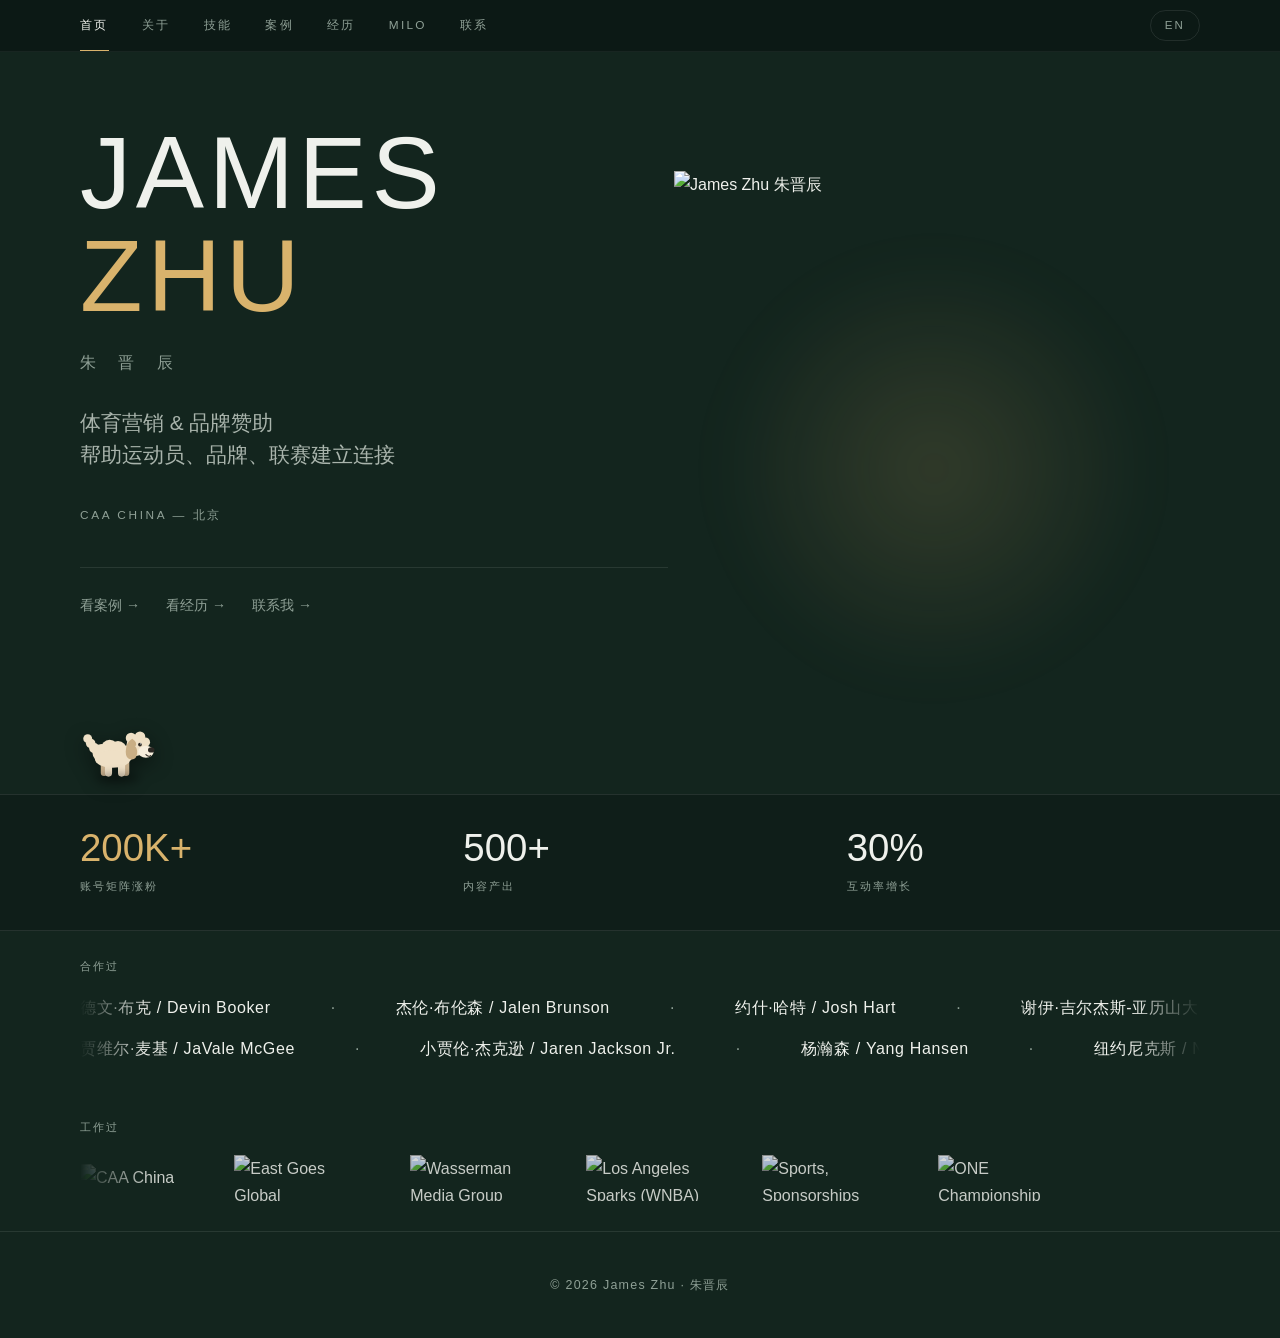
==== commit da5d110e: "Split the athletes over two rows and pick up the pace Nine names on one line meant a 3021px loop at " ====
--- a/site/index.html
+++ b/site/index.html
@@ -39,7 +39,7 @@
 <link rel="icon" href="assets/icon-32.png" type="image/png">
 <link rel="apple-touch-icon" href="assets/apple-touch-icon.png">
 <link rel="preload" href="assets/fonts/jost-latin.woff2" as="font" type="font/woff2" crossorigin>
-<link rel="stylesheet" href="css/style.css?v=94c46fec">
+<link rel="stylesheet" href="css/style.css?v=90b6b8f6">
 </head>
 <body>
 
@@ -121,9 +121,9 @@
 </div>
 
   <div class="wrap">
-    <div class="marquee reveal" data-marquee="reverse">
+    <div class="marquee reveal" data-marquee>
       <em>合作过</em>
-      <div class="marquee__viewport">
+      <div class="marquee__row">
         <div class="marquee__track">
           <div class="marquee__group">
             <span class="marquee__name">德文·布克 / Devin Booker</span>
@@ -131,6 +131,12 @@
             <span class="marquee__name">约什·哈特 / Josh Hart</span>
             <span class="marquee__name">谢伊·吉尔杰斯-亚历山大 / Shai Gilgeous-Alexander</span>
             <span class="marquee__name">克莱·汤普森 / Klay Thompson</span>
+          </div>
+        </div>
+      </div>
+      <div class="marquee__row" data-dir="reverse">
+        <div class="marquee__track">
+          <div class="marquee__group">
             <span class="marquee__name">贾维尔·麦基 / JaVale McGee</span>
             <span class="marquee__name">小贾伦·杰克逊 / Jaren Jackson Jr.</span>
             <span class="marquee__name">杨瀚森 / Yang Hansen</span>
@@ -144,7 +150,7 @@
   <div class="wrap">
     <div class="marquee reveal" data-marquee>
       <em>工作过</em>
-      <div class="marquee__viewport">
+      <div class="marquee__row">
         <div class="marquee__track">
           <div class="marquee__group">
             <img class="marquee__logo" src="assets/logos/caa.png" alt="CAA China" loading="lazy">
@@ -168,7 +174,7 @@
 <script src="js/main.js?v=fc839b87"></script>
 <script src="js/pet.js?v=12459e44"></script>
 <script src="js/stats.js?v=37cc9b53"></script>
-<script src="js/marquee.js?v=e56f714d"></script>
+<script src="js/marquee.js?v=62cadce6"></script>
 <script defer src="https://static.cloudflareinsights.com/beacon.min.js" data-cf-beacon='{"token": "7a365c5d4c774a3fa937ffdee6c04279"}'></script>
 </body>
 </html>
--- a/site/css/style.css
+++ b/site/css/style.css
@@ -322,14 +322,17 @@
 
 /* The mask belongs on the moving strip, not on the whole band: applied higher
    up it also fades the label, which sits right where the left edge fades out. */
-.marquee__viewport { overflow: hidden; }
+/* A band is a label over one or more rows; each row rolls on its own. */
+.marquee__row { overflow: hidden; }
+
+.marquee__row + .marquee__row { margin-top: 14px; }
 
 /* Fade the row out at both edges instead of chopping it mid-letter — but only
    while it is rolling. On the static wrapped row nothing runs off the edge, and
    the fade would just dim the first character of every line. Safari needs the
    prefixed property; without either the row hard-cuts, which is plainer but
    not broken. */
-.marquee.is-rolling .marquee__viewport {
+.marquee__row.is-rolling {
   -webkit-mask-image: linear-gradient(to right, transparent, #000 6%, #000 94%, transparent);
   mask-image: linear-gradient(to right, transparent, #000 6%, #000 94%, transparent);
 }
@@ -356,14 +359,15 @@
   gap: 18px 60px;
 }
 
-.marquee.is-rolling .marquee__track {
+.marquee__row.is-rolling .marquee__track {
   flex-wrap: nowrap;
   width: max-content;
   animation: marquee-roll linear infinite;
 }
 
-/* Same keyframes, played backwards: the two bands drift against each other. */
-.marquee[data-marquee="reverse"].is-rolling .marquee__track {
+/* Same keyframes, played backwards. Directions alternate down the page, so no
+   two neighbouring rows ever drift the same way. */
+.marquee__row[data-dir="reverse"].is-rolling .marquee__track {
   animation-direction: reverse;
 }
 
@@ -376,7 +380,7 @@
   gap: 18px 60px;
 }
 
-.marquee.is-rolling .marquee__group {
+.marquee__row.is-rolling .marquee__group {
   flex-wrap: nowrap;
   flex: 0 0 auto;      /* never squeezed: a shrunk group mismeasures the loop */
 }
@@ -390,13 +394,13 @@
    still it has to be free to wrap, or a name longer than a phone is wide —
    谢伊·吉尔杰斯-亚历山大 / Shai Gilgeous-Alexander is 436px — runs off the edge
    of a viewport that clips. */
-.marquee.is-rolling .marquee__name { white-space: nowrap; }
+.marquee__row.is-rolling .marquee__name { white-space: nowrap; }
 
 /* The separator is drawn, not written: keeping it out of the text means a
    screen reader never reads it out. It also only belongs on the single rolling
    line — in the wrapped row it lands at the start of each new line and indents
    every name, and names stacked one per line need no separator anyway. */
-.marquee.is-rolling .marquee__name + .marquee__name::before {
+.marquee__row.is-rolling .marquee__name + .marquee__name::before {
   content: "·";
   color: var(--dim);
   margin-right: 60px;
@@ -866,7 +870,7 @@
 
 @media (prefers-reduced-motion: reduce) {
   .js .reveal { opacity: 1; transform: none; transition: none; }
-  .marquee.is-rolling .marquee__track { animation: none; }
+  .marquee__row.is-rolling .marquee__track { animation: none; }
   * { scroll-behavior: auto; }
 }
 
